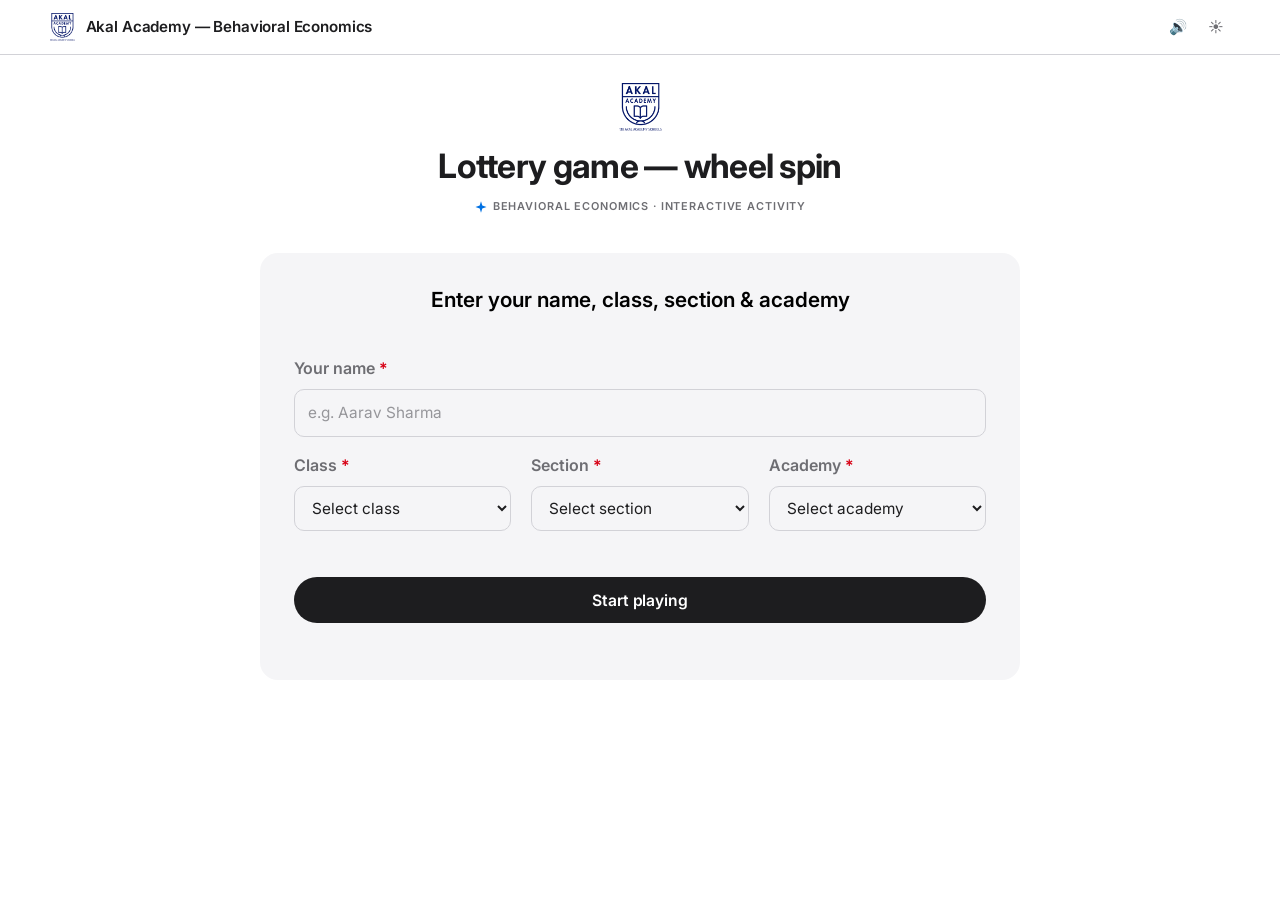
==== index.html @ f6a6d72b "Add files via upload" ====
<!DOCTYPE html>
<html lang="en" data-theme="light">
<head>
<meta charset="UTF-8">
<meta name="viewport" content="width=device-width, initial-scale=1.0">
<title>Lottery Game &mdash; Wheel Spin</title>
<meta name="description" content="An interactive behavioral economics lottery task measuring loss aversion and risk-taking through a spinning wheel.">

<!-- Google Fonts: Inter as the fallback for -apple-system — on Apple devices
     the page renders in real SF Pro; everywhere else it renders in Inter,
     the closest open match. One typeface throughout, varied only by weight. -->
<link rel="preconnect" href="https://fonts.googleapis.com">
<link rel="preconnect" href="https://fonts.gstatic.com" crossorigin>
<link href="https://fonts.googleapis.com/css2?family=Inter:wght@400;500;600;700;800&display=swap" rel="stylesheet">

<link rel="stylesheet" href="style.css">
<link rel="icon" type="image/png" href="akal-academy-logo.png">
</head>
<body>

<!-- Skip link for keyboard / screen-reader users -->
<a class="skip-link" href="#mainRegion">Skip to content</a>

<div id="app">

  <!-- ============================= HEADER ============================= -->
  <header class="app-header">
    <div class="brand">
      <span class="brand-mark" aria-hidden="false">
        <img src="akal-academy-logo.png" alt="Akal Academy logo" class="brand-logo">
      </span>
      <span class="brand-text">Akal Academy &mdash;  Behavioral Economics</span>
    </div>

    <div class="header-controls">
      <button id="soundToggle" class="icon-button" type="button" aria-pressed="true" aria-label="Mute sound effects">
        <span class="icon-sound-on" aria-hidden="true">&#128266;</span>
        <span class="icon-sound-off" aria-hidden="true" hidden>&#128263;</span>
      </button>
      <button id="themeToggle" class="icon-button" type="button" aria-pressed="false" aria-label="Switch to dark mode">
        <span class="icon-theme-light" aria-hidden="true">&#9728;</span>
        <span class="icon-theme-dark" aria-hidden="true" hidden>&#9789;</span>
      </button>
    </div>
  </header>

  <main id="mainRegion">

    <!-- ========================= WELCOME SCREEN ========================= -->
    <section id="welcomeScreen" class="screen screen-wide is-active" aria-labelledby="welcomeTitle">
      <div class="welcome-intro">
        <div class="welcome-logo-wrap">
          <img src="akal-academy-logo.png" alt="Akal Academy logo" class="welcome-logo">
        </div>
        <h1 id="welcomeTitle">Lottery game &mdash; wheel spin</h1>
        <p class="eyebrow">
          <svg class="eyebrow-icon" viewBox="0 0 24 24" aria-hidden="true">
            <path d="M12 2 L14.2 9.3 L21.5 12 L14.2 14.7 L12 22 L9.8 14.7 L2.5 12 L9.8 9.3 Z" fill="currentColor"/>
          </svg>
          Behavioral Economics &middot; Interactive Activity
        </p>
      </div>

      <div class="identity-card-wrap">
        <div class="identity-card" id="identityCard">
          <p class="identity-instruction">Enter your name, class, section & academy </p>
          <div class="identity-fields">
            <div class="field field-name">
              <label for="studentNameInput">Your name <span class="required" style="color: var(--color-red);">*</span></label>
              <input type="text" id="studentNameInput" name="studentName" autocomplete="name" placeholder="e.g. Aarav Sharma" required>
            </div>
            <div class="field">
              <label for="studentClassSelect">Class <span class="required" style="color: var(--color-red);">*</span></label>
              <select id="studentClassSelect" name="studentClass" required>
                <option value="" disabled selected>Select class</option>
                <option value="VI">VI</option>
                <option value="VII">VII</option>
                <option value="VIII">VIII</option>
                <option value="IX">IX</option>
                <option value="X">X</option>
                <option value="XI">XI</option>
                <option value="XII">XII</option>
              </select>
            </div>
            <div class="field">
              <label for="studentSectionSelect">Section <span class="required" style="color: var(--color-red);">*</span></label>
              <select id="studentSectionSelect" name="studentSection" required>
                <option value="" disabled selected>Select section</option>
                <option value="A">A</option>
                <option value="B">B</option>
                <option value="C">C</option>
                <option value="D">D</option>
                <option value="E">E</option>
                <option value="F">F</option>
                <option value="G">G</option>
                <option value="H">H</option>
              </select>
            </div>
            <div class="field">
              <label for="studentAcademySelect">Academy <span class="required" style="color: var(--color-red);">*</span></label>
              <select id="studentAcademySelect" name="studentAcademy" required>
                <option value="" disabled selected>Select academy</option>
                <option value="AA Ajitsar Ratia">AA Ajitsar Ratia</option>
                <option value="AA Bagha">AA Bagha</option>
                <option value="AA Bakarwal">AA Bakarwal</option>
                <option value="AA Balbehra">AA Balbehra</option>
                <option value="AA Bangi Nihal Singh Wala">AA Bangi Nihal Singh Wala</option>
                <option value="AA Baragura">AA Baragura</option>
                <option value="AA Basarke">AA Basarke</option>
                <option value="AA Basti Vasava Singh">AA Basti Vasava Singh</option>
                <option value="AA Behak Fattu">AA Behak Fattu</option>
                <option value="AA Benra">AA Benra</option>
                <option value="AA Bhadaur">AA Bhadaur</option>
                <option value="AA Bhai Desa">AA Bhai Desa</option>
                <option value="AA Bharana">AA Bharana</option>
                <option value="AA Bharyal Lahri">AA Bharyal Lahri</option>
                <option value="AA Bhunsla">AA Bhunsla</option>
                <option value="AA Bilga">AA Bilga</option>
                <option value="AA Boparai Kalan">AA Boparai Kalan</option>
                <option value="AA Chahal Kalan">AA Chahal Kalan</option>
                <option value="AA Chak Bhai Ke">AA Chak Bhai Ke</option>
                <option value="AA Chak Desraj">AA Chak Desraj</option>
                <option value="AA Chak Mander">AA Chak Mander</option>
                <option value="AA cheema (Eng. Medium)">AA cheema (Eng. Medium)</option>
                <option value="AA Cheema(Punjabi Medium)">AA Cheema(Punjabi Medium)</option>
                <option value="AA Chogawan">AA Chogawan</option>
                <option value="AA Cholang">AA Cholang</option>
                <option value="AA Chunni Kalan">AA Chunni Kalan</option>
                <option value="AA Dadehar Sahib">AA Dadehar Sahib</option>
                <option value="AA Dakra Sahib">AA Dakra Sahib</option>
                <option value="AA Damdama Sahib">AA Damdama Sahib</option>
                <option value="AA Darewala">AA Darewala</option>
                <option value="AA Dashmesh Nagar">AA Dashmesh Nagar</option>
                <option value="AA Daula">AA Daula</option>
                <option value="AA Dhaliwal Bait">AA Dhaliwal Bait</option>
                <option value="AA Dhamot">AA Dhamot</option>
                <option value="AA Dhanal Kalan">AA Dhanal Kalan</option>
                <option value="AA Dharamgarh Chhanna">AA Dharamgarh Chhanna</option>
                <option value="AA Dhindsa">AA Dhindsa</option>
                <option value="AA Dhotian">AA Dhotian</option>
                <option value="AA Dhudial">AA Dhudial</option>
                <option value="AA Dhugga Kalan">AA Dhugga Kalan</option>
                <option value="AA Dialpura Mirza">AA Dialpura Mirza</option>
                <option value="AA Ellenabad">AA Ellenabad</option>
                <option value="AA Fatehgarh Chhanna">AA Fatehgarh Chhanna</option>
                <option value="AA Fatehgarh Ganduan">AA Fatehgarh Ganduan</option>
                <option value="AA Ganganagar">AA Ganganagar</option>
                <option value="AA Ghugg">AA Ghugg</option>
                <option value="AA Gobindpur">AA Gobindpur</option>
                <option value="AA Gomti">AA Gomti</option>
                <option value="AA Gurudwara Sacha Sauda">AA Gurudwara Sacha Sauda</option>
                <option value="AA Habri">AA Habri</option>
                <option value="AA Holi-Brara">AA Holi-Brara</option>
                <option value="AA Jaga Ram Tirath">AA Jaga Ram Tirath</option>
                <option value="AA Jand Sahib">AA Jand Sahib</option>
                <option value="AA Jandiali">AA Jandiali</option>
                <option value="AA Jawaharke">AA Jawaharke</option>
                <option value="AA Jhande">AA Jhande</option>
                <option value="AA Jhandiana">AA Jhandiana</option>
                <option value="AA Kajri">AA Kajri</option>
                <option value="AA Kakra Kalan">AA Kakra Kalan</option>
                <option value="AA Kaleke">AA Kaleke</option>
                <option value="AA Kalloh">AA Kalloh</option>
                <option value="AA Kamalpur">AA Kamalpur</option>
                <option value="AA Kamrani">AA Kamrani</option>
                <option value="AA Kauriwara">AA Kauriwara</option>
                <option value="AA Khamanon Khurd">AA Khamanon Khurd</option>
                <option value="AA Khera">AA Khera</option>
                <option value="AA Khichipur">AA Khichipur</option>
                <option value="AA Khokhar">AA Khokhar</option>
                <option value="AA Khuian Sarwar">AA Khuian Sarwar</option>
                <option value="AA Killi Nihal Singh Wala">AA Killi Nihal Singh Wala</option>
                <option value="AA Kollianwali">AA Kollianwali</option>
                <option value="AA Kusla">AA Kusla</option>
                <option value="AA Madhir">AA Madhir</option>
                <option value="AA Madhopur">AA Madhopur</option>
                <option value="AA Majri">AA Majri</option>
                <option value="AA Makhangarh">AA Makhangarh</option>
                <option value="AA Manal">AA Manal</option>
                <option value="AA Manawan">AA Manawan</option>
                <option value="AA Mander">AA Mander</option>
                <option value="AA Mander Dona">AA Mander Dona</option>
                <option value="AA Manoli Surat">AA Manoli Surat</option>
                <option value="AA Mayo Patti">AA Mayo Patti</option>
                <option value="AA Mehal Kalan">AA Mehal Kalan</option>
                <option value="AA Moonak">AA Moonak</option>
                <option value="AA Mullianwal">AA Mullianwal</option>
                <option value="AA Navan Quilla">AA Navan Quilla</option>
                <option value="AA Padampur 31BB">AA Padampur 31BB</option>
                <option value="AA Pawen (Chingra)">AA Pawen (Chingra)</option>
                <option value="AA Phaphre Bhai Ke">AA Phaphre Bhai Ke</option>
                <option value="AA Play school Ambala">AA Play school Ambala</option>
                <option value="AA Puranewala">AA Puranewala</option>
                <option value="AA Rachhin">AA Rachhin</option>
                <option value="AA Raipur Peer Baksh Wala">AA Raipur Peer Baksh Wala</option>
                <option value="AA Rajia">AA Rajia</option>
                <option value="AA Rampur Narotampur">AA Rampur Narotampur</option>
                <option value="AA Rampur Sunra">AA Rampur Sunra</option>
                <option value="AA Ramsinghpur">AA Ramsinghpur</option>
                <option value="AA Ranno">AA Ranno</option>
                <option value="AA Rasulpur Bait">AA Rasulpur Bait</option>
                <option value="AA Ratolan">AA Ratolan</option>
                <option value="AA Ratta Khera">AA Ratta Khera</option>
                <option value="AA Rattian">AA Rattian</option>
                <option value="AA Reeth Kheri">AA Reeth Kheri</option>
                <option value="AA Rori">AA Rori</option>
                <option value="AA Salam Khera">AA Salam Khera</option>
                <option value="AA Sangha">AA Sangha</option>
                <option value="AA Saniana">AA Saniana</option>
                <option value="AA Santgarh">AA Santgarh</option>
                <option value="AA Seona">AA Seona</option>
                <option value="AA Sheron Bagha">AA Sheron Bagha</option>
                <option value="AA Sowaddi Kalan">AA Sowaddi Kalan</option>
                <option value="AA Sri Muktsar Sahib">AA Sri Muktsar Sahib</option>
                <option value="AA Sujanpur">AA Sujanpur</option>
                <option value="AA Sukhanwala">AA Sukhanwala</option>
                <option value="AA Teja Singh Wala">AA Teja Singh Wala</option>
                <option value="AA Telipura">AA Telipura</option>
                <option value="AA Theh Kalandhar">AA Theh Kalandhar</option>
                <option value="AA Tibber">AA Tibber</option>
                <option value="AA Ubhia">AA Ubhia</option>
                <option value="AA Uddat Saidewala">AA Uddat Saidewala</option>
                <option value="AA Vachhoa">AA Vachhoa</option>
              </select>
            </div>
          </div>

          <button id="beginButton" class="btn btn-primary btn-large identity-submit" type="button">
            Start playing
          </button>
          <p class="submit-status" id="submitStatus" aria-live="polite"></p>
        </div>
      </div>
    </section>


    <!-- ======================== EXPERIMENT SCREEN ======================== -->
    <section id="experimentScreen" class="screen" aria-labelledby="experimentTitle">

      <div class="progress-track" role="progressbar" aria-valuemin="0" aria-valuemax="100"
           aria-valuenow="0" aria-label="Experiment progress" id="progressTrack">
        <div class="progress-fill" id="progressFill"></div>
      </div>

      <h1 id="experimentTitle" class="visually-hidden">Spin the wheel</h1>

      <div class="game-heading">
        <p class="game-title" id="gameTitle">Game 1</p>
        <p class="game-mp" id="gameMp">M  P : 40</p>
      </div>

      <!-- Replaces the old compact "If green / If red / Spins taken" readout
           bar — same information, spelled out plainly with the dynamic
           numbers shown big. -->
      <div class="instruction-card" id="nextRoundCard" aria-live="polite">
        <div class="instruction-col instruction-col-green">
          <svg class="sweep-svg" aria-hidden="true"><rect class="sweep-rect" x="1" y="1" width="99%" height="99%" rx="17" ry="17" pathLength="100"></rect></svg>
          <p class="instruction-line">
            <span class="dot dot-green" aria-hidden="true"></span>
            If the wheel lands on <strong>green</strong>, you win <span class="pts-gain">+10</span>
          </p>
          <p class="instruction-value pts-gain">40 + 10 = 50</p>
        </div>
        <div class="instruction-col instruction-col-red">
          <svg class="sweep-svg" aria-hidden="true"><rect class="sweep-rect" x="1" y="1" width="99%" height="99%" rx="17" ry="17" pathLength="100"></rect></svg>
          <p class="instruction-line">
            <span class="dot dot-red" aria-hidden="true"></span>
            If the wheel lands on <strong>red</strong>, you lose <span class="pts-loss" id="nextLossValue">&minus;2</span>
          </p>
          <p class="instruction-value pts-loss" id="nextLossEquation">40 &minus; 2 = 38</p>
        </div>
      </div>

      <p class="decision-question" id="decisionQuestion">Would you like to spin the wheel, or keep your 40 points?</p>

      <div class="controls">
        <button id="spinButton" class="btn btn-primary btn-large" type="button">
          Spin the wheel
        </button>
        <button id="stopButton" class="btn btn-ghost" type="button">
          Keep my 40 points
        </button>
      </div>

      <!-- Wheel stays hidden until the student commits to a spin, so the
           segment layout can't be studied ahead of a decision. -->
      <div class="wheel-stage wheel-stage-solo is-hidden" id="wheelStage">
        <div class="wheel-pointer" aria-hidden="true"></div>
        <div class="wheel-container">
          <svg id="wheelSvg" viewBox="0 0 400 400" role="img" aria-label="Spinning wheel with alternating red and green segments">
            <g id="wheelGroup"></g>
          </svg>
        </div>
      </div>

    </section>

    <!-- ========================== RESULTS SCREEN ========================== -->
    <section id="resultsScreen" class="screen" aria-labelledby="resultsTitle">
      <div class="panel results-panel">
        <p class="eyebrow">Wheel stopped</p>
        <h1 id="resultsTitle">Here's how your spins played out.</h1>
        <p class="results-identity" id="resultsIdentity"></p>

        <div class="summary-grid" id="summaryGrid">
          <!-- Summary cards injected by JavaScript -->
        </div>

        <div class="debrief-box" id="debriefBox">
          <!-- Dynamic "what happened" sentence injected by JavaScript -->
        </div>

        <h2 class="history-heading">Full spin history</h2>
        <div class="history-table-wrap">
          <table class="history-table" id="historyTable">
            <thead>
              <tr>
                <th scope="col">#</th>
                <th scope="col">Result</th>
                <th scope="col">Points</th>
                <th scope="col">Reaction time</th>
              </tr>
            </thead>
            <tbody id="historyTableBody"></tbody>
          </table>
        </div>

        <div class="export-controls">
          <button id="restartButton" class="btn btn-ghost" type="button">Start a new session</button>
        </div>
        <p class="submit-status" id="resultsSubmitStatus" aria-live="polite"></p>
      </div>
    </section>

</main>
</div>

<!-- 3rd-loss checkpoint dialog: lists each round played so far (win/loss,
     no running total) and asks whether the student wants to keep going. -->
<div id="checkpointModal" class="modal-overlay" hidden>
  <div class="modal" role="alertdialog" aria-modal="true" aria-labelledby="checkpointModalTitle" aria-describedby="checkpointModalBody">
    <h2 id="checkpointModalTitle">Checkpoint &mdash; 3 losses so far</h2>
    <p id="checkpointModalBody">Here's where things stand. Want to keep spinning?</p>
    <div class="checkpoint-stats" id="checkpointStats">
      <!-- Stat tiles injected by JavaScript -->
    </div>
    <div class="modal-actions">
      <button id="checkpointContinueButton" class="btn btn-primary" type="button">Keep spinning</button>
      <button id="checkpointStopButton" class="btn btn-ghost" type="button">Keep my points &amp; see results</button>
    </div>
  </div>
</div>

<!-- Stop-experiment confirmation dialog -->
<div id="confirmModal" class="modal-overlay" hidden>
  <div class="modal" role="alertdialog" aria-modal="true" aria-labelledby="confirmModalTitle" aria-describedby="confirmModalBody">
    <h2 id="confirmModalTitle">Keep your points for this game?</h2>
    <p id="confirmModalBody">
      You won't spin in this game, so your points stay as they are.
      Play then moves on to the next game.
    </p>
    <div class="modal-actions">
      <button id="confirmStopButton" class="btn btn-primary" type="button">Yes, keep my points</button>
      <button id="cancelStopButton" class="btn btn-ghost" type="button">Keep going</button>
    </div>
  </div>
</div>

<!-- Game-transition flash: slides in from the right, settles in the
     center, then slides out to the left, revealing the next game
     underneath. Fires whenever play moves from one game to the next
     (after a spin result or after "keep my points"), so it's unmistakable
     that a fresh lottery round has started. Purely visual — aria-hidden,
     screen readers get the new "Game N" heading directly instead. -->
<div id="gameTransitionOverlay" class="game-transition-overlay" hidden aria-hidden="true">
  <div class="game-transition-inner">
    <p class="game-transition-eyebrow">New round</p>
    <p class="game-transition-text" id="gameTransitionText">Game 2</p>
  </div>
</div>

<script src="script.js"></script>
</body>
</html>
---- style.css ----
/* =========================================================================
   THE WHEEL TASK — STYLESHEET
   Design language: Apple.com-style minimalism. White (or true black in dark
   mode), near-black type, one restrained accent blue reserved for links and
   focus states, flat surfaces instead of bordered cards, generous spacing,
   and everything eased smoothly. Red and green stay reserved for the wheel
   itself — the only color that carries meaning rather than decoration.
   ========================================================================= */

/* ---------------------------- Design tokens ---------------------------- */
:root {
  /* Palette — light */
  --color-paper: #ffffff;
  --color-section-alt: #f5f5f7;
  --color-ink: #1d1d1f;
  --color-ink-soft: #6e6e73;
  --color-border: #d2d2d7;
  --color-accent: #0071e3;
  --color-accent-strong: #0058b0;
  --btn-primary-bg: #1d1d1f;
  --btn-primary-bg-hover: #000000;
  --btn-primary-ink: #ffffff;
  --color-green: #1e8e3e;
  --color-green-dark: #1a7a35;
  --color-red: #d70015;
  --color-red-dark: #b40012;
  --color-focus: #0071e3;
  --color-frost-overlay: rgba(255, 255, 255, 0.62);
  --shadow-float: 0 2px 8px rgba(0, 0, 0, 0.06), 0 16px 40px rgba(0, 0, 0, 0.10);

  /* One typeface throughout, at different weights — genuinely SF Pro on
     Apple hardware, Inter everywhere else as the closest open match. */
  --font-sans: -apple-system, BlinkMacSystemFont, "Inter", "Segoe UI", Roboto, Helvetica, Arial, sans-serif;

  /* Layout */
  --radius-sm: 10px;
  --radius-md: 18px;
  --radius-lg: 28px;
  --radius-pill: 980px;
  --content-max: 680px;
  --ease: cubic-bezier(0.4, 0, 0.2, 1);
  --transition-fast: 220ms var(--ease);
}

[data-theme="dark"] {
  /* Palette — dark */
  --color-paper: #000000;
  --color-section-alt: #1d1d1f;
  --color-ink: #f5f5f7;
  --color-ink-soft: #86868b;
  --color-border: #38383a;
  --color-accent: #2997ff;
  --color-accent-strong: #6cb4ff;
  --btn-primary-bg: #f5f5f7;
  --btn-primary-bg-hover: #ffffff;
  --btn-primary-ink: #1d1d1f;
  --color-green: #30d158;
  --color-green-dark: #63e07f;
  --color-red: #ff453a;
  --color-red-dark: #ff7b73;
  --color-focus: #2997ff;
  --color-frost-overlay: rgba(0, 0, 0, 0.6);
  --shadow-float: 0 2px 10px rgba(0, 0, 0, 0.4), 0 20px 46px rgba(0, 0, 0, 0.5);
}

/* ------------------------------- Reset ---------------------------------- */
*, *::before, *::after { box-sizing: border-box; }
html, body { height: 100%; }
body {
  margin: 0;
  background: var(--color-paper);
  color: var(--color-ink);
  font-family: var(--font-sans);
  line-height: 1.6;
  -webkit-font-smoothing: antialiased;
  transition: background-color var(--transition-fast), color var(--transition-fast);
  overflow-x: hidden;
}

h1, h2, h3 {
  font-family: var(--font-sans);
  font-weight: 700;
  margin: 0 0 0.4em;
  color: var(--color-ink);
  letter-spacing: -0.021em;
  line-height: 1.1;
}
p { margin: 0 0 1em; color: var(--color-ink-soft); }
ol, ul { padding: 0; margin: 0; list-style: none; }
button { font-family: inherit; }
table { border-collapse: collapse; width: 100%; }

.visually-hidden {
  position: absolute; width: 1px; height: 1px; padding: 0; margin: -1px;
  overflow: hidden; clip: rect(0,0,0,0); white-space: nowrap; border: 0;
}

.skip-link {
  position: absolute; left: -999px; top: 0; background: var(--color-ink);
  color: var(--color-paper); padding: 0.75em 1.25em; z-index: 100;
  border-radius: 0 0 var(--radius-sm) 0; font-weight: 600;
}
.skip-link:focus { left: 0; }

:focus-visible {
  outline: 2px solid var(--color-focus);
  outline-offset: 3px;
  border-radius: 2px;
}

@media (prefers-reduced-motion: reduce) {
  * { animation-duration: 0.001ms !important; animation-iteration-count: 1 !important; transition-duration: 0.001ms !important; }
}

/* ------------------------------- Layout --------------------------------- */
#app { min-height: 100%; display: flex; flex-direction: column; }

.app-header {
  display: flex;
  align-items: center;
  justify-content: space-between;
  padding: 0.7rem clamp(1.25rem, 4vw, 3rem);
  border-bottom: 1px solid var(--color-border);
  background: var(--color-paper);
  background: color-mix(in srgb, var(--color-paper) 92%, transparent);
  backdrop-filter: saturate(180%) blur(12px);
  position: sticky;
  top: 0;
  z-index: 10;
}
.brand { display: flex; align-items: center; gap: 0.6rem; color: var(--color-ink); min-width: 0; }
.brand-mark { display: inline-flex; align-items: center; flex-shrink: 0; }
.brand-logo { height: 28px; width: auto; display: block; }
.brand-text {
  font-weight: 600;
  font-size: clamp(0.78rem, 2.6vw, 0.95rem);
  letter-spacing: -0.01em;
  white-space: nowrap;
  overflow: hidden;
  text-overflow: ellipsis;
}
.brand-spark { display: none; }

.header-controls { display: flex; gap: 0.4rem; }
.icon-button {
  width: 32px; height: 32px;
  display: inline-flex; align-items: center; justify-content: center;
  border-radius: 50%;
  border: none;
  background: transparent;
  cursor: pointer;
  font-size: 0.92rem;
  color: var(--color-ink-soft);
  transition: background-color var(--transition-fast), color var(--transition-fast);
}
.icon-button:hover { background: var(--color-section-alt); color: var(--color-ink); }
.icon-button:active { transform: scale(0.94); }

main { flex: 1; display: flex; justify-content: center; padding: clamp(1.1rem, 3vw, 1.75rem) 1.25rem 2rem; }

.screen { display: none; width: 100%; max-width: var(--content-max); scroll-margin-top: 76px; }
.screen.screen-wide { max-width: 1040px; }
.screen.is-active { display: block; animation: screen-in 420ms var(--ease) both; }
@keyframes screen-in { from { opacity: 0; transform: translateY(14px); } to { opacity: 1; transform: none; } }

/* -------------------------------- Panels -------------------------------- */
.panel { padding: 0; }

.eyebrow {
  text-transform: uppercase;
  letter-spacing: 0.08em;
  font-size: 0.68rem;
  font-weight: 600;
  color: var(--color-ink-soft);
  margin-bottom: 0.4em;
}

/* -------------------------- Welcome: centered intro -------------------------- */
.welcome-intro {
  text-align: center;
  max-width: 640px;
  margin: 0 auto 2rem;
}
.welcome-logo-wrap {
  display: flex;
  justify-content: center;
  margin-bottom: 1rem;
}
.welcome-logo { display: block; height: 48px; width: auto; }

.welcome-intro h1 {
  font-size: clamp(1.5rem, 3.6vw, 2.1rem);
  line-height: 1.15;
  margin-bottom: 0.6rem;
}

.welcome-intro .eyebrow {
  display: inline-flex;
  align-items: center;
  justify-content: center;
  gap: 0.45em;
  margin: 0 auto;
}
.eyebrow-icon {
  width: 14px;
  height: 14px;
  color: var(--color-accent);
  flex-shrink: 0;
}

.pts-gain { color: var(--color-green-dark); font-weight: 700; }
.pts-loss { color: var(--color-red-dark); font-weight: 700; }

.identity-card-wrap {
  max-width: 760px;
  margin: 2rem auto 0;
}
.identity-card {
  background: var(--color-section-alt);
  border-radius: var(--radius-md);
  padding: 1.75rem 2rem;
  margin: 0;
  border: 2px solid transparent;
  transition: border-color var(--transition-fast);
}
.identity-card.has-error {
  border-color: var(--color-red);
  animation: identity-card-shake 380ms var(--ease);
}
@keyframes identity-card-shake {
  0%, 100% { transform: translateX(0); }
  25% { transform: translateX(-6px); }
  50% { transform: translateX(5px); }
  75% { transform: translateX(-3px); }
}
@media (prefers-reduced-motion: reduce) {
  .identity-card.has-error { animation: none; }
}
.identity-instruction {
  font-size: 1.3rem;
  font-weight: 600;
  color: black;
  text-align: center;
  margin: 0 0 2.5rem;
  
}
.identity-fields {
  display: grid;
  grid-template-columns: repeat(3, 1fr);
  gap: 1rem 1.25rem;
  margin: 0;
}
.field-name { grid-column: 1 / -1; }
@media (max-width: 560px) {
  .identity-fields { grid-template-columns: 1fr 1fr; }
}
.field label {
  display: block;
  font-size: 1rem;
  font-weight: 600;
  color: var(--color-ink-soft);
  margin-bottom: 0.45em;
}
.field input[type="text"],
.field select {
  width: 100%;
  font: inherit;
  font-size: 0.96rem;
  color: var(--color-ink);
  background: var(--color-paper-raised);
  border: 1px solid var(--color-border);
  border-radius: var(--radius-sm);
  padding: 0.7em 0.85em;
  transition: border-color var(--transition-fast), background-color var(--transition-fast);
}
.field select { cursor: pointer; }
.field input[type="text"]:focus,
.field select:focus {
  outline: none;
  background: var(--color-paper);
  border-color: var(--color-accent);
}
.field input[type="text"]::placeholder { color: var(--color-ink-soft); opacity: 0.7; }

.identity-submit {
  margin-top: 2.9rem;
  padding: 1.05em 1.5em;
  font-size: 1.02rem;
}
.identity-card .submit-status { margin-top: 0.85rem; margin-bottom: 0; }

.submit-status {
  font-size: 0.78rem;
  color: var(--color-ink-soft);
  text-align: center;
  min-height: 1.1em;
  margin: 0.5rem 0 0;
}
.submit-status[data-state="ok"] { color: var(--color-green-dark); }
.submit-status[data-state="error"] { color: var(--color-red-dark); }

/* -------------------------------- Buttons -------------------------------- */
.btn {
  display: inline-flex; align-items: center; justify-content: center;
  border-radius: var(--radius-pill);
  border: 1px solid transparent;
  padding: 0.65em 1.6em;
  font-weight: 600;
  letter-spacing: -0.005em;
  font-size: 0.94rem;
  cursor: pointer;
  transition: background-color var(--transition-fast), color var(--transition-fast), border-color var(--transition-fast), transform var(--transition-fast), opacity var(--transition-fast);
}
.btn:active:not(:disabled) { transform: scale(0.98); }
.btn:disabled { opacity: 0.4; cursor: not-allowed; }

.btn-primary {
  background: var(--btn-primary-bg);
  color: var(--btn-primary-ink);
}
.btn-primary:hover:not(:disabled) { background: var(--btn-primary-bg-hover); }

.btn-secondary { background: transparent; color: var(--color-ink); border-color: var(--color-border); }
.btn-secondary:hover:not(:disabled) { border-color: var(--color-ink); }

.btn-ghost { background: transparent; color: var(--color-accent); border-color: transparent; padding: 0.65em 1.1em; }
.btn-ghost:hover:not(:disabled) { color: var(--color-accent-strong); }

.btn-large { width: 100%; padding: 0.8em 1.5em; font-size: 0.98rem; }

/* ---------------------------- Experiment screen --------------------------- */
.progress-track {
  height: 4px;
  border-radius: 999px;
  background: var(--color-border);
  overflow: hidden;
  margin: 0 auto 0.5rem;
  max-width: 440px;
}
.progress-fill {
  height: 100%;
  width: 0%;
  background: var(--color-ink);
  transition: width 420ms var(--ease);
}
.progress-label {
  text-align: center;
  font-size: 0.78rem;
  font-weight: 500;
  color: var(--color-ink-soft);
  margin-bottom: 1rem;
}

/* Subtle, smooth feedback — a gentle scale, never a jarring shake. */
.wheel-stage.is-shaking { animation: settle-pulse 420ms var(--ease); }
@keyframes settle-pulse {
  0% { opacity: 1; }
  35% { opacity: 0.75; }
  100% { opacity: 1; }
}

/* --------------------------- Game / MP heading ------------------------------ */
.game-heading { text-align: center; margin-bottom: 1.1rem; }
.game-title {
  font-size: clamp(1.4rem, 5vw, 1.8rem);
  font-weight: 800;
  letter-spacing: -0.015em;
  margin: 0 0 0.2em;
  color: var(--color-ink);
}
.game-mp {
  font-size: 1rem;
  font-weight: 500;
  letter-spacing: 0;
  color: var(--color-ink-soft);
  margin: 0;
}

/* --------------------------------- Wheel ---------------------------------- */
.wheel-stage {
  position: relative;
  display: flex;
  justify-content: center;
  margin: 0 auto 1rem;
  width: min(52vw, 230px);
  transition: opacity var(--transition-fast);
}

/* The big, centered "hero" wheel on the experiment screen — hidden until
   the student commits to a spin, so the segment layout can't be studied
   ahead of a decision. */
.wheel-stage-solo {
  width: min(72vw, 380px);
  margin: 1.75rem auto 1.25rem;
  transition: opacity 420ms var(--ease), transform 420ms var(--ease);
}
.wheel-stage-solo.is-hidden {
  opacity: 0;
  transform: scale(0.88);
  pointer-events: none;
}
@media (prefers-reduced-motion: reduce) {
  .wheel-stage-solo { transition: opacity 1ms; }
}

.wheel-container { position: relative; width: 100%; aspect-ratio: 1 / 1; }
#wheelSvg {
  position: relative;
  width: 100%; height: 100%; display: block;
  filter: drop-shadow(0 12px 24px rgba(0,0,0,0.12));
}
.bulb-ring-svg { display: none; }
#wheelGroup { transform-origin: 200px 200px; }

/* ------------------------------ Instruction card ---------------------------- *
 * Replaces the old compact "If green / If red / Spins taken" readout bar —
 * same numbers, spelled out in plain language with the dynamic value shown
 * big. Each outcome gets its own independent box (not a shared divided
 * card) so a quick colored line can trace its border right when that
 * outcome lands. */
.instruction-card {
  display: flex;
  align-items: stretch;
  justify-content: center;
  gap: 1rem;
  margin: 0 auto 0.9rem;
  max-width: 680px;
}
.instruction-col {
  position: relative;
  flex: 1;
  min-width: 0;
  text-align: center;
  background: var(--color-section-alt);
  border-radius: var(--radius-md);
  padding: 1rem 1.25rem;
  overflow: hidden; /* clips the sweep outline below to the box's rounded corners */
}
.instruction-col-green { --edge-color: var(--color-green); }
.instruction-col-red { --edge-color: var(--color-red); }

/* The sweep: a single SVG rounded-rect traced with a stroke-dash animation.
   Using pathLength="100" normalizes the perimeter regardless of the box's
   actual size, so stroke-dasharray/-dashoffset always animate 0→100 the
   same way. Because it's a real rounded-rect path (rx/ry matching the box's
   own border-radius), the traced line follows the exact same curve as the
   box's corners — no mismatched sharp-vs-round seams like separate straight
   edge strips would produce. Added via .is-sweeping (JS, right when a
   result lands, only on the box matching that outcome), then fades out. */
.sweep-svg {
  position: absolute;
  inset: 0;
  width: 100%;
  height: 100%;
  pointer-events: none;
}
.sweep-rect {
  fill: none;
  stroke: var(--edge-color);
  stroke-width: 2;
  stroke-dasharray: 100;
  stroke-dashoffset: 100;
  opacity: 0;
}
@keyframes sweep-draw { from { stroke-dashoffset: 100; opacity: 1; } to { stroke-dashoffset: 0; opacity: 1; } }
@keyframes sweep-fade { to { opacity: 0; } }

.instruction-col.is-sweeping .sweep-rect {
  animation: sweep-draw 560ms ease-out forwards, sweep-fade 260ms ease-in 560ms forwards;
}
@media (prefers-reduced-motion: reduce) {
  .instruction-col.is-sweeping .sweep-rect { animation: none; opacity: 0; }
}

.instruction-line, .instruction-value {
  position: relative;
  z-index: 1; /* paint above the sweep outline */
}

.instruction-line {
  margin: 0;
  font-size: clamp(0.74rem, 2.3vw, 0.88rem);
  line-height: 1.5;
  color: var(--color-ink);
  white-space: nowrap;
}
.instruction-line .dot {
  display: inline-block;
  width: 0.6em;
  height: 0.6em;
  border-radius: 50%;
  margin-right: 0.5em;
  vertical-align: middle;
}
.dot-green { background: var(--color-green); }
.dot-red { background: var(--color-red); }

.instruction-value {
  font-size: clamp(1.7rem, 6vw, 2.3rem);
  font-weight: 800;
  letter-spacing: -0.02em;
  margin: 0.15em 0 0;
  font-variant-numeric: tabular-nums;
}

.instruction-result {
  font-variant-numeric: tabular-nums;
  display: inline-block;
  min-width: 1.6ch;
}

@media (max-width: 700px) {
  .instruction-card { flex-direction: column; gap: 1rem; }
  .instruction-line { white-space: normal; font-size: 0.88rem; }
}

.decision-question {
  font-weight: 600;
  font-size: 0.95rem;
  margin: 0 0 0.9rem;
  color: var(--color-ink);
  text-align: center;
}

.wheel-pointer {
  position: absolute;
  top: -6px;
  left: 50%;
  transform: translateX(-50%);
  width: 0;
  height: 0;
  border-left: 11px solid transparent;
  border-right: 11px solid transparent;
  border-top: 18px solid var(--color-ink);
  z-index: 3;
}

.controls { display: flex; flex-direction: column; gap: 0.6rem; align-items: center; }
.controls .btn-primary { max-width: 320px; }
.controls .btn-ghost { font-size: 0.9rem; }

/* -------------------------------- Results --------------------------------- */
.results-panel h1 { font-size: clamp(1.3rem, 3vw, 1.7rem); }
.results-identity { font-size: 0.85rem; color: var(--color-ink-soft); margin-top: -0.3rem; }

.summary-grid {
  display: grid;
  grid-template-columns: repeat(auto-fit, minmax(130px, 1fr));
  gap: 0.5rem;
  margin: 1rem 0 0.9rem;
}
.summary-card {
  background: var(--color-section-alt);
  border-radius: var(--radius-md);
  padding: 0.85rem 0.9rem;
}
.summary-card .summary-label {
  display: block;
  font-size: 0.65rem;
  text-transform: uppercase;
  letter-spacing: 0.06em;
  font-weight: 600;
  color: var(--color-ink-soft);
  margin-bottom: 0.35em;
}
.summary-card .summary-value {
  display: block;
  font-size: 1.3rem;
  font-weight: 700;
  letter-spacing: -0.02em;
  font-variant-numeric: tabular-nums;
  color: var(--color-ink);
}
.summary-card.accent-green .summary-value { color: var(--color-green-dark); }
.summary-card.accent-red .summary-value { color: var(--color-red-dark); }
.summary-card.accent-gold .summary-value { color: var(--color-ink); }

.debrief-box {
  padding: 0.9rem 0;
  margin-bottom: 0.6rem;
  border-top: 1px solid var(--color-border);
  border-bottom: 1px solid var(--color-border);
  font-size: 0.9rem;
}
.debrief-box h2 { font-size: 0.9rem; margin-bottom: 0.4em; }
.debrief-box p { margin-bottom: 0; color: var(--color-ink-soft); }
.debrief-box strong { color: var(--color-ink); font-weight: 600; }

.history-heading { font-size: 0.92rem; margin-top: 1rem; margin-bottom: 0.5rem; }
.history-table-wrap {
  max-height: 220px;
  overflow-y: auto;
  border: 1px solid var(--color-border);
  border-radius: var(--radius-md);
  margin-bottom: 1rem;
}
.history-table { font-size: 0.8rem; }
.history-table th, .history-table td {
  text-align: left;
  padding: 0.45em 0.7em;
  border-bottom: 1px solid var(--color-border);
  white-space: nowrap;
  font-variant-numeric: tabular-nums;
}
.history-table thead th {
  position: sticky; top: 0;
  background: var(--color-paper);
  font-size: 0.68rem;
  text-transform: uppercase;
  letter-spacing: 0.05em;
  color: var(--color-ink-soft);
}
.history-table tbody tr:last-child td { border-bottom: none; }
.result-pill {
  display: inline-block;
  padding: 0.18em 0.65em;
  border-radius: 999px;
  font-size: 0.72rem;
  font-weight: 600;
  color: #fff;
  text-transform: uppercase;
  letter-spacing: 0.03em;
}
.result-pill.green { background: var(--color-green); }
.result-pill.red { background: var(--color-red); }

.export-controls { display: flex; flex-wrap: wrap; gap: 0.75rem; align-items: center; }

/* ---------------------------- Game-transition flash -------------------------- *
 * A brief, unmissable "Game N" flash between rounds. Slides in from the
 * right on a decelerating ease, holds dead-center, then accelerates back
 * out to the left — timings are driven from script.js so both stay in
 * sync. Fixed + full-viewport so it reads the same regardless of scroll
 * position, and sits above everything except nothing (it's the topmost
 * layer while it's shown). */
.game-transition-overlay {
  position: fixed;
  inset: 0;
  z-index: 200;
  display: flex;
  align-items: center;
  justify-content: center;
  background: var(--color-ink);
  will-change: transform;
}
.game-transition-overlay[hidden] { display: none; }
.game-transition-inner { text-align: center; }
.game-transition-eyebrow {
  text-transform: uppercase;
  letter-spacing: 0.14em;
  font-size: 0.75rem;
  font-weight: 600;
  color: var(--color-paper);
  opacity: 0.6;
  margin: 0 0 0.5em;
}
.game-transition-text {
  font-size: clamp(2.4rem, 9vw, 4.5rem);
  font-weight: 800;
  letter-spacing: -0.02em;
  color: var(--color-paper);
  margin: 0;
}
@media (prefers-reduced-motion: reduce) {
  .game-transition-overlay { transition: opacity 1ms !important; transform: none !important; }
}

.result-pill.kept { background: var(--color-ink-soft); }

/* -------------------------------- Modal ------------------------------------ */
.modal-overlay {
  position: fixed; inset: 0;
  background: rgba(0, 0, 0, 0.35);
  backdrop-filter: blur(4px);
  display: flex; align-items: center; justify-content: center;
  padding: 1rem;
  z-index: 50;
}
.modal-overlay[hidden] { display: none; }
.modal {
  background: var(--color-paper);
  border-radius: var(--radius-lg);
  padding: 1.5rem;
  max-width: 360px;
  width: 100%;
  box-shadow: var(--shadow-float);
  animation: modal-in 240ms var(--ease) both;
}
@keyframes modal-in { from { opacity: 0; transform: translateY(10px) scale(0.98); } to { opacity: 1; transform: none; } }
.modal h2 { font-size: 1.05rem; }
.modal p { font-size: 0.85rem; }
.checkpoint-stats {
  display: flex;
  flex-direction: column;
  gap: 0.4rem;
  margin: 0.9rem 0 0.25rem;
  max-height: 220px;
  overflow-y: auto;
}
.checkpoint-round {
  display: flex;
  align-items: center;
  justify-content: space-between;
  gap: 0.5rem;
  background: var(--color-section-alt);
  border-radius: var(--radius-sm);
  padding: 0.55rem 0.75rem;
  font-size: 0.85rem;
}
.checkpoint-round-label { color: var(--color-ink-soft); font-weight: 600; }
.checkpoint-round-value {
  font-weight: 700;
  font-variant-numeric: tabular-nums;
  white-space: nowrap;
}
.checkpoint-round-value.gain { color: var(--color-green-dark); }
.checkpoint-round-value.loss { color: var(--color-red-dark); }
.checkpoint-round-next {
  border: 1px dashed var(--color-border);
  background: transparent;
}
.modal-actions { display: flex; gap: 0.6rem; margin-top: 1.5rem; }
.modal-actions .btn { flex: 1; }

/* -------------------------------- Responsive -------------------------------- */
@media (max-width: 480px) {
  .app-header { padding: 0.65rem 1rem; }
  .brand-logo { height: 26px; }
  .welcome-logo { height: 38px; }
  .wheel-stage { width: min(48vw, 190px); }
  .wheel-stage-solo { width: min(78vw, 300px); }
  .instruction-value { font-size: clamp(1.7rem, 10vw, 2.1rem); }
  .screen { scroll-margin-top: 60px; }
}

@media (min-width: 700px) {
  .controls { flex-direction: row; justify-content: center; }
  .controls .btn-large { width: auto; min-width: 240px; }
}
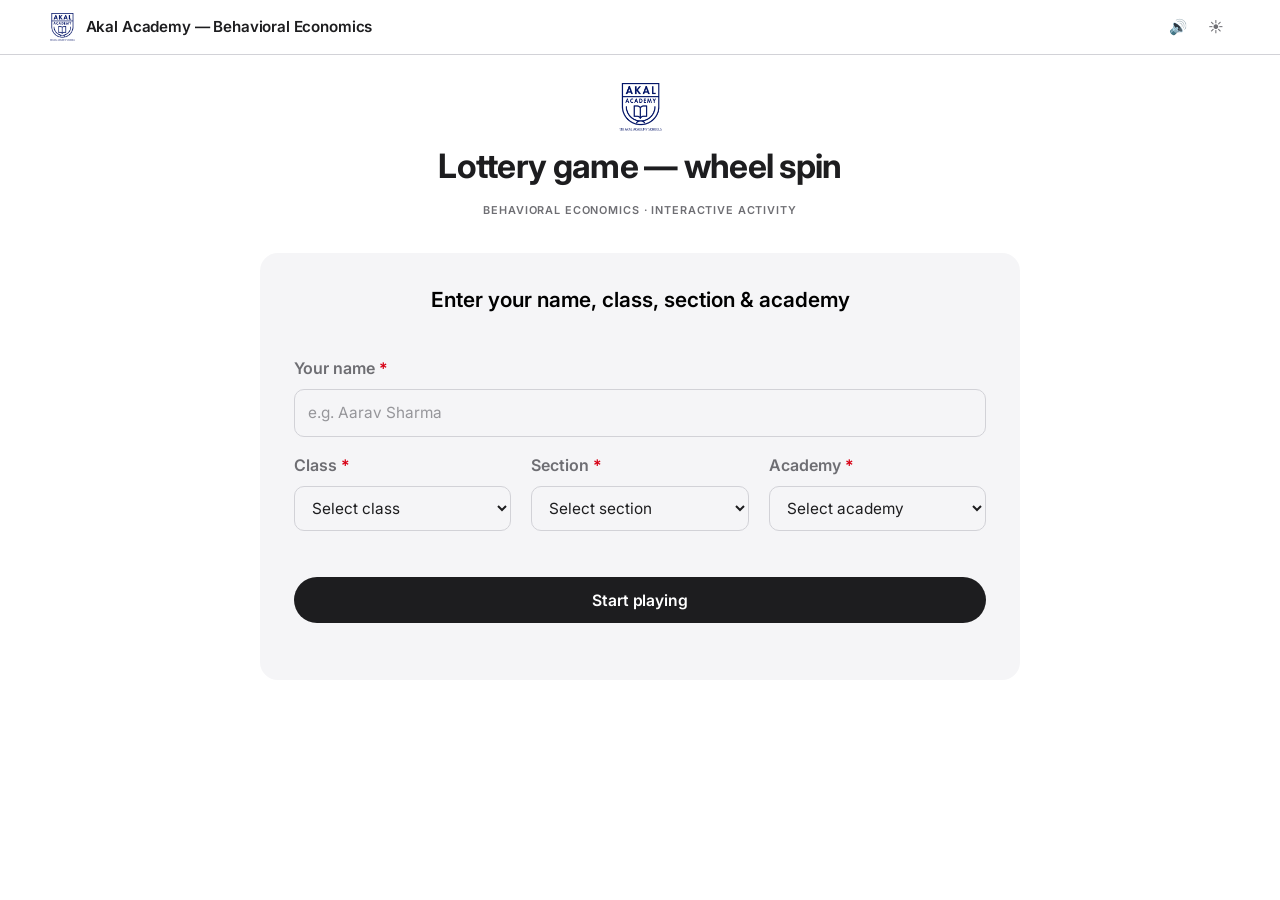
==== commit 5aceee1f: "Update index.html" ====
--- a/index.html
+++ b/index.html
@@ -54,9 +54,6 @@
         </div>
         <h1 id="welcomeTitle">Lottery game &mdash; wheel spin</h1>
         <p class="eyebrow">
-          <svg class="eyebrow-icon" viewBox="0 0 24 24" aria-hidden="true">
-            <path d="M12 2 L14.2 9.3 L21.5 12 L14.2 14.7 L12 22 L9.8 14.7 L2.5 12 L9.8 9.3 Z" fill="currentColor"/>
-          </svg>
           Behavioral Economics &middot; Interactive Activity
         </p>
       </div>
@@ -381,4 +378,4 @@
 
 <script src="script.js"></script>
 </body>
-</html>+</html>
